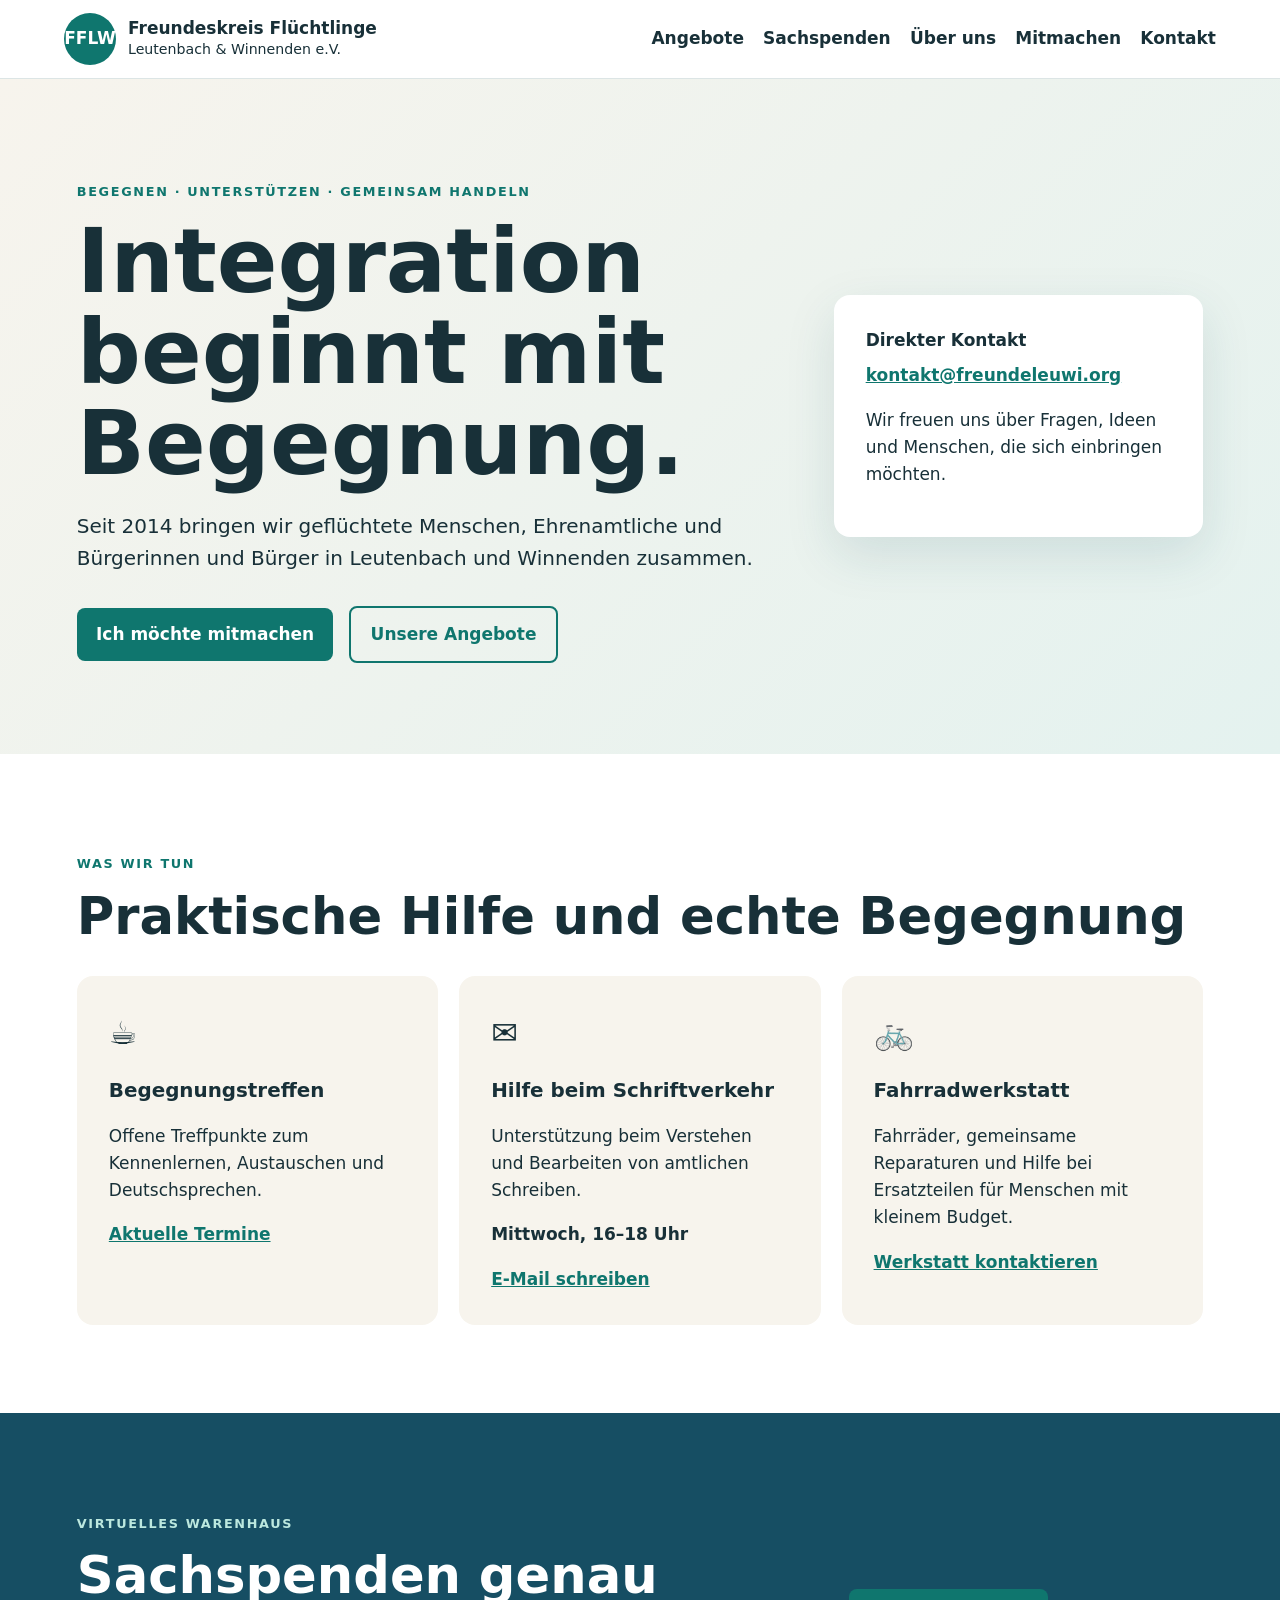
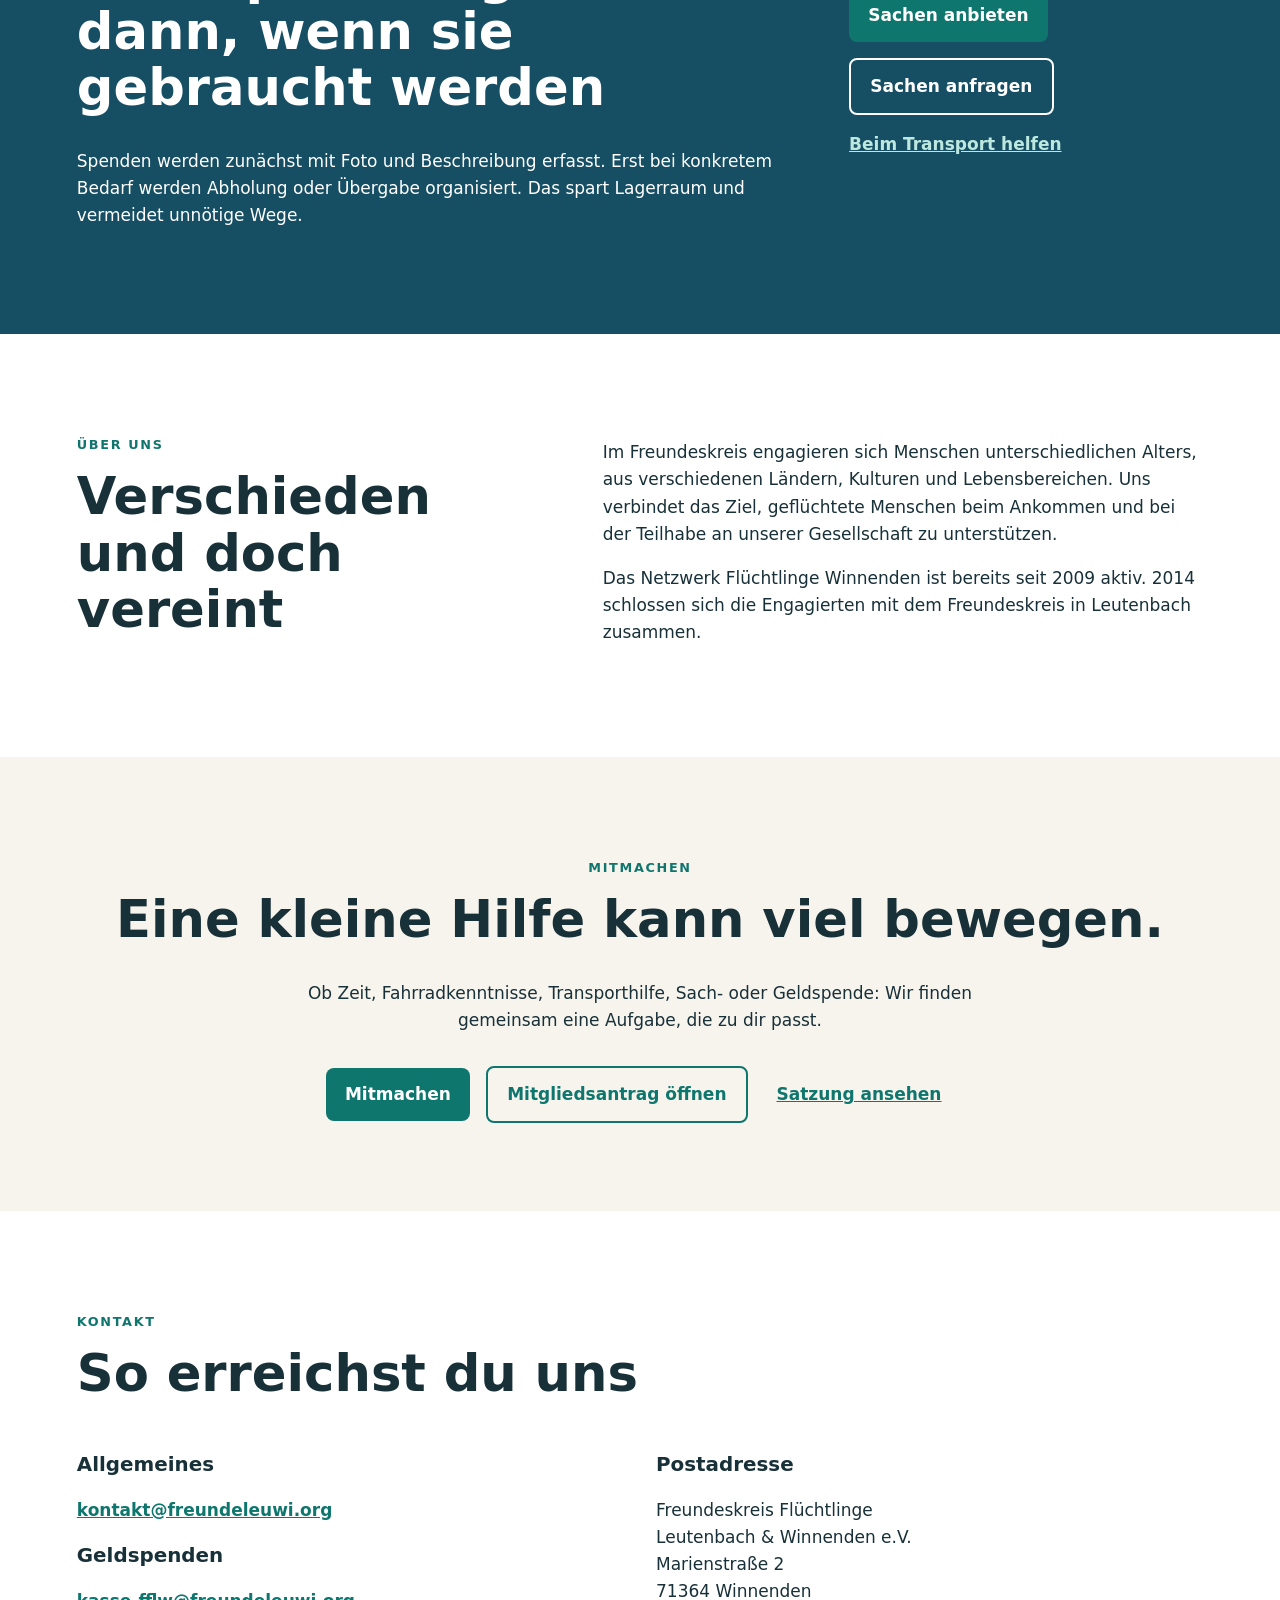
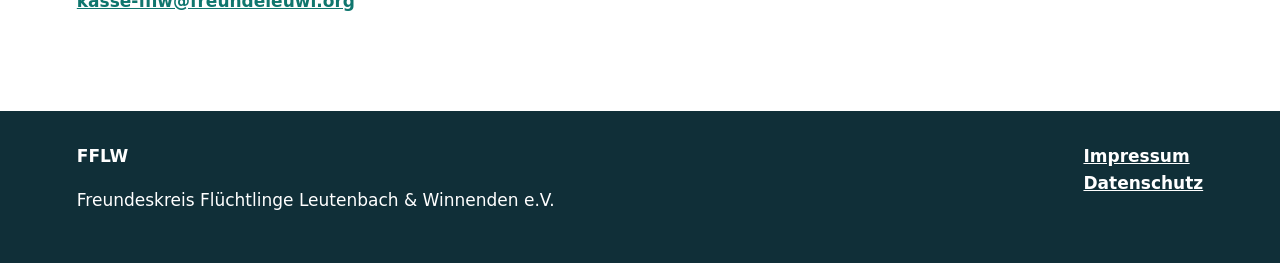
==== index.html @ 5dbf64aa "Add files via upload Erste Version der Webseite" ====
<!doctype html>
<html lang="de">
<head>
<meta charset="utf-8"><meta name="viewport" content="width=device-width,initial-scale=1">
<title>Freundeskreis Flüchtlinge Leutenbach & Winnenden</title>
<meta name="description" content="Begegnung, Unterstützung und praktische Hilfe für geflüchtete Menschen in Leutenbach und Winnenden.">
<link rel="stylesheet" href="style.css">
</head>
<body>
<a class="skip" href="#inhalt">Zum Inhalt</a>
<header class="top"><a class="brand" href="#start"><span class="logo">FFLW</span><span>Freundeskreis Flüchtlinge<br><small>Leutenbach & Winnenden e.V.</small></span></a><button class="menu" aria-expanded="false" aria-controls="nav">Menü</button><nav id="nav"><a href="#angebote">Angebote</a><a href="#warenhaus">Sachspenden</a><a href="#ueber-uns">Über uns</a><a href="#mitmachen">Mitmachen</a><a href="#kontakt">Kontakt</a></nav></header>
<main id="inhalt">
<section class="hero" id="start"><div><p class="kicker">Begegnen · unterstützen · gemeinsam handeln</p><h1>Integration beginnt mit Begegnung.</h1><p class="lead">Seit 2014 bringen wir geflüchtete Menschen, Ehrenamtliche und Bürgerinnen und Bürger in Leutenbach und Winnenden zusammen.</p><div class="actions"><a class="button" href="#mitmachen">Ich möchte mitmachen</a><a class="button secondary" href="#angebote">Unsere Angebote</a></div></div><div class="hero-card"><strong>Direkter Kontakt</strong><a href="mailto:kontakt@freundeleuwi.org">kontakt@freundeleuwi.org</a><p>Wir freuen uns über Fragen, Ideen und Menschen, die sich einbringen möchten.</p></div></section>
<section id="angebote"><p class="kicker">Was wir tun</p><h2>Praktische Hilfe und echte Begegnung</h2><div class="grid">
<article><span class="icon">☕</span><h3>Begegnungstreffen</h3><p>Offene Treffpunkte zum Kennenlernen, Austauschen und Deutschsprechen.</p><a href="https://www.freundeskreis-leutenbach-winnenden.de/begegnungstreffen/">Aktuelle Termine</a></article>
<article><span class="icon">✉</span><h3>Hilfe beim Schriftverkehr</h3><p>Unterstützung beim Verstehen und Bearbeiten von amtlichen Schreiben.</p><p><strong>Mittwoch, 16–18 Uhr</strong></p><a href="mailto:hilfe-beim-schriftverkehr@freundeleuwi.org">E-Mail schreiben</a></article>
<article><span class="icon">🚲</span><h3>Fahrradwerkstatt</h3><p>Fahrräder, gemeinsame Reparaturen und Hilfe bei Ersatzteilen für Menschen mit kleinem Budget.</p><a href="mailto:rad-werkstatt@freundeleuwi.org">Werkstatt kontaktieren</a></article>
</div></section>
<section class="band" id="warenhaus"><div><p class="kicker">Virtuelles Warenhaus</p><h2>Sachspenden genau dann, wenn sie gebraucht werden</h2><p>Spenden werden zunächst mit Foto und Beschreibung erfasst. Erst bei konkretem Bedarf werden Abholung oder Übergabe organisiert. Das spart Lagerraum und vermeidet unnötige Wege.</p></div><div class="links"><a class="button" href="mailto:warenhaus@freundeleuwi.org">Sachen anbieten</a><a class="button secondary light" href="mailto:warenhaus-anfrage@freundeleuwi.org">Sachen anfragen</a><a href="mailto:transport-hilfe@freundeleuwi.org">Beim Transport helfen</a></div></section>
<section id="ueber-uns" class="split"><div><p class="kicker">Über uns</p><h2>Verschieden und doch vereint</h2></div><div><p>Im Freundeskreis engagieren sich Menschen unterschiedlichen Alters, aus verschiedenen Ländern, Kulturen und Lebensbereichen. Uns verbindet das Ziel, geflüchtete Menschen beim Ankommen und bei der Teilhabe an unserer Gesellschaft zu unterstützen.</p><p>Das Netzwerk Flüchtlinge Winnenden ist bereits seit 2009 aktiv. 2014 schlossen sich die Engagierten mit dem Freundeskreis in Leutenbach zusammen.</p></div></section>
<section id="mitmachen" class="join"><p class="kicker">Mitmachen</p><h2>Eine kleine Hilfe kann viel bewegen.</h2><p>Ob Zeit, Fahrradkenntnisse, Transporthilfe, Sach- oder Geldspende: Wir finden gemeinsam eine Aufgabe, die zu dir passt.</p><div class="actions"><a class="button" href="mailto:kontakt@freundeleuwi.org?subject=Ich%20möchte%20mitmachen">Mitmachen</a><a class="button secondary" href="https://docuseal.com/d/Mcvg84UEAD5aay" target="_blank" rel="noopener">Mitgliedsantrag öffnen</a><a class="textlink" href="https://drive.google.com/file/d/1WnPaR-iuMEsvg-mLMCiaXJF38-p0-MUm/view" target="_blank" rel="noopener">Satzung ansehen</a></div></section>
<section id="kontakt"><p class="kicker">Kontakt</p><h2>So erreichst du uns</h2><div class="contact-grid"><div><h3>Allgemeines</h3><a href="mailto:kontakt@freundeleuwi.org">kontakt@freundeleuwi.org</a><h3>Geldspenden</h3><a href="mailto:kasse-fflw@freundeleuwi.org">kasse-fflw@freundeleuwi.org</a></div><div><h3>Postadresse</h3><p>Freundeskreis Flüchtlinge<br>Leutenbach & Winnenden e.V.<br>Marienstraße 2<br>71364 Winnenden</p></div></div></section>
</main>
<footer><div><strong>FFLW</strong><p>Freundeskreis Flüchtlinge Leutenbach & Winnenden e.V.</p></div><div><a href="impressum.html">Impressum</a><a href="datenschutz.html">Datenschutz</a></div></footer>
<script src="script.js"></script>
</body></html>
---- style.css ----
:root{--blue:#164e63;--teal:#0f766e;--cream:#f7f4ed;--ink:#183038;--white:#fff;--orange:#e58b36}*{box-sizing:border-box}html{scroll-behavior:smooth}body{margin:0;color:var(--ink);font:17px/1.6 system-ui,-apple-system,Segoe UI,sans-serif;background:#fff}a{color:var(--teal);font-weight:650}.skip{position:absolute;left:-999px}.skip:focus{left:1rem;top:1rem;background:#fff;padding:.7rem;z-index:9}.top{position:sticky;top:0;z-index:5;display:flex;align-items:center;justify-content:space-between;padding:.8rem max(5vw,1rem);background:rgba(255,255,255,.96);border-bottom:1px solid #dce5e5}.brand{display:flex;gap:.75rem;align-items:center;color:var(--ink);text-decoration:none;line-height:1.15}.brand small{font-weight:500}.logo{display:grid;place-items:center;width:52px;height:52px;border-radius:50%;background:var(--teal);color:white;font-weight:850}nav{display:flex;gap:1.2rem}nav a{text-decoration:none;color:var(--ink)}.menu{display:none}main>section{padding:5.5rem max(6vw,1.25rem)}.hero{min-height:75vh;display:grid;grid-template-columns:1.5fr .8fr;gap:4rem;align-items:center;background:linear-gradient(135deg,var(--cream),#e4f2ef)}h1{font-size:clamp(2.7rem,7vw,6rem);line-height:1.02;margin:.2rem 0 1.2rem;max-width:900px}h2{font-size:clamp(2rem,4vw,3.5rem);line-height:1.1;margin:.2rem 0 2rem}h3{line-height:1.2}.lead{font-size:1.25rem;max-width:700px}.kicker{text-transform:uppercase;letter-spacing:.13em;font-weight:800;color:var(--teal);font-size:.8rem}.actions{display:flex;flex-wrap:wrap;gap:1rem;align-items:center;margin-top:2rem}.button{display:inline-block;padding:.8rem 1.2rem;border-radius:.5rem;background:var(--teal);color:#fff;text-decoration:none}.button.secondary{background:transparent;color:var(--teal);border:2px solid var(--teal)}.hero-card{background:#fff;padding:2rem;border-radius:1rem;box-shadow:0 18px 50px #164e6320}.hero-card a{display:block;margin:.5rem 0}.grid{display:grid;grid-template-columns:repeat(3,1fr);gap:1.3rem}.grid article{padding:2rem;background:var(--cream);border-radius:1rem}.icon{font-size:2rem}.band{display:grid;grid-template-columns:1.4fr .7fr;gap:4rem;background:var(--blue);color:#fff}.band .kicker,.band a{color:#bce8df}.band .button{color:#fff}.band .light{border-color:#fff;color:#fff}.links{display:flex;flex-direction:column;align-items:flex-start;gap:1rem;justify-content:center}.split{display:grid;grid-template-columns:1fr 1.3fr;gap:4rem}.join{text-align:center;background:var(--cream)}.join p{max-width:760px;margin-left:auto;margin-right:auto}.join .actions{justify-content:center}.textlink{padding:.8rem}.contact-grid{display:grid;grid-template-columns:1fr 1fr;gap:2rem}footer{display:flex;justify-content:space-between;gap:2rem;padding:2rem max(6vw,1.25rem);background:#102f38;color:#fff}footer a{display:block;color:#fff}@media(max-width:780px){.menu{display:block;background:var(--teal);color:#fff;border:0;border-radius:.4rem;padding:.65rem .9rem;font-weight:700}nav{display:none;position:absolute;top:69px;left:0;right:0;background:#fff;padding:1rem 1.3rem;box-shadow:0 10px 20px #0002;flex-direction:column}nav.open{display:flex}.hero,.band,.split,.contact-grid{grid-template-columns:1fr}.hero{gap:2rem}.grid{grid-template-columns:1fr}main>section{padding-top:4rem;padding-bottom:4rem}footer{flex-direction:column}h1{font-size:3rem}}
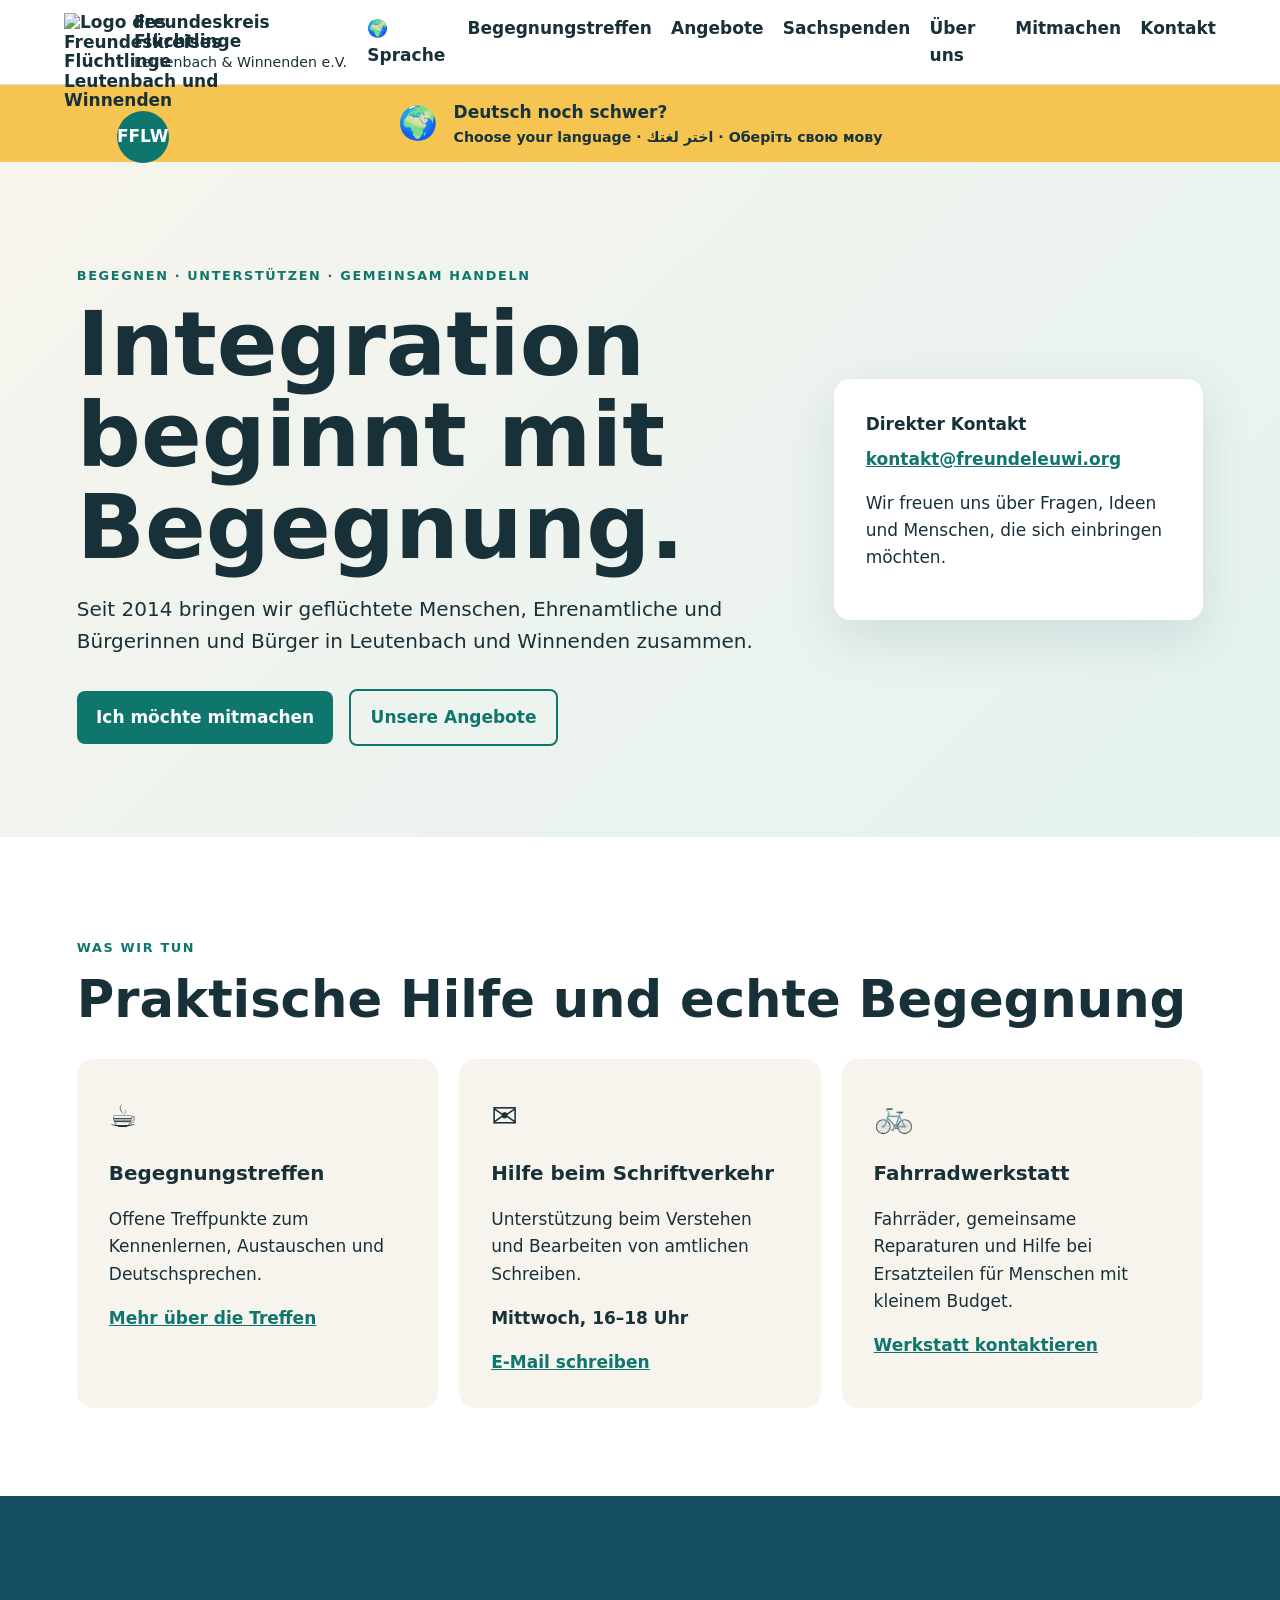
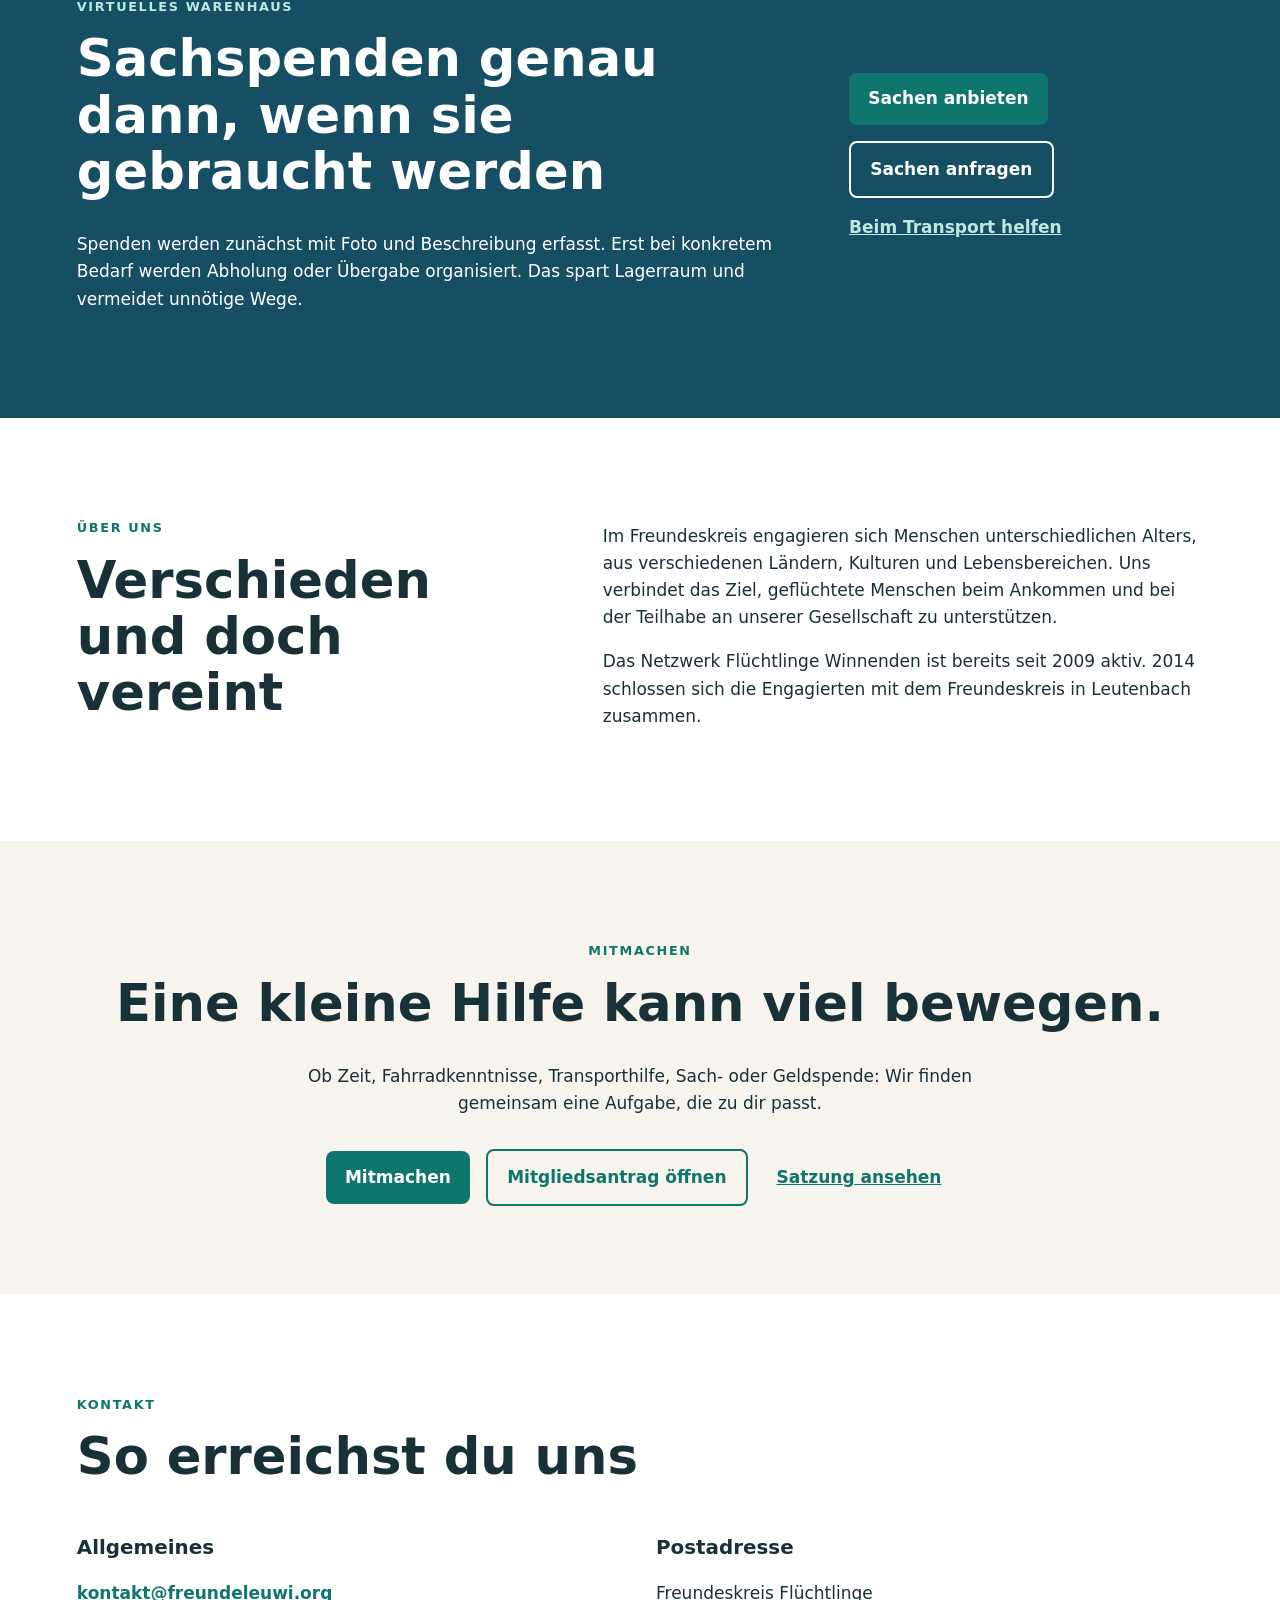
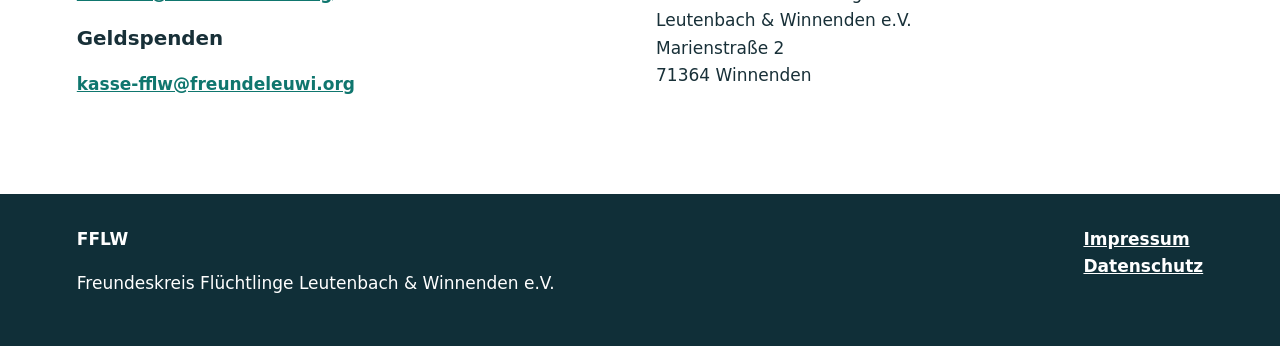
==== commit 123c2d4a: "Add files via upload" ====
--- a/index.html
+++ b/index.html
@@ -8,11 +8,11 @@
 </head>
 <body>
 <a class="skip" href="#inhalt">Zum Inhalt</a>
-<header class="top"><a class="brand" href="#start"><span class="logo">FFLW</span><span>Freundeskreis Flüchtlinge<br><small>Leutenbach & Winnenden e.V.</small></span></a><button class="menu" aria-expanded="false" aria-controls="nav">Menü</button><nav id="nav"><a href="#angebote">Angebote</a><a href="#warenhaus">Sachspenden</a><a href="#ueber-uns">Über uns</a><a href="#mitmachen">Mitmachen</a><a href="#kontakt">Kontakt</a></nav></header>
-<main id="inhalt">
+<header class="top"><a class="brand" href="#start"><span class="logo-shell"><img class="site-logo" src="assets/logo.png" alt="Logo des Freundeskreises Flüchtlinge Leutenbach und Winnenden" onerror="this.hidden=true;this.nextElementSibling.hidden=false"><span class="logo-fallback" hidden>FFLW</span></span><span>Freundeskreis Flüchtlinge<br><small>Leutenbach & Winnenden e.V.</small></span></a><button class="menu" aria-expanded="false" aria-controls="nav">Menü</button><nav id="nav"><a href="international.html">🌍 Sprache</a><a href="begegnungstreffen.html">Begegnungstreffen</a><a href="#angebote">Angebote</a><a href="#warenhaus">Sachspenden</a><a href="#ueber-uns">Über uns</a><a href="#mitmachen">Mitmachen</a><a href="#kontakt">Kontakt</a></nav></header>
+<main id="inhalt"><a class="language-banner" href="international.html"><span>🌍</span><span><strong>Deutsch noch schwer?</strong><small>Choose your language · اختر لغتك · Оберіть свою мову</small></span></a>
 <section class="hero" id="start"><div><p class="kicker">Begegnen · unterstützen · gemeinsam handeln</p><h1>Integration beginnt mit Begegnung.</h1><p class="lead">Seit 2014 bringen wir geflüchtete Menschen, Ehrenamtliche und Bürgerinnen und Bürger in Leutenbach und Winnenden zusammen.</p><div class="actions"><a class="button" href="#mitmachen">Ich möchte mitmachen</a><a class="button secondary" href="#angebote">Unsere Angebote</a></div></div><div class="hero-card"><strong>Direkter Kontakt</strong><a href="mailto:kontakt@freundeleuwi.org">kontakt@freundeleuwi.org</a><p>Wir freuen uns über Fragen, Ideen und Menschen, die sich einbringen möchten.</p></div></section>
 <section id="angebote"><p class="kicker">Was wir tun</p><h2>Praktische Hilfe und echte Begegnung</h2><div class="grid">
-<article><span class="icon">☕</span><h3>Begegnungstreffen</h3><p>Offene Treffpunkte zum Kennenlernen, Austauschen und Deutschsprechen.</p><a href="https://www.freundeskreis-leutenbach-winnenden.de/begegnungstreffen/">Aktuelle Termine</a></article>
+<article><span class="icon">☕</span><h3>Begegnungstreffen</h3><p>Offene Treffpunkte zum Kennenlernen, Austauschen und Deutschsprechen.</p><a href="begegnungstreffen.html">Mehr über die Treffen</a></article>
 <article><span class="icon">✉</span><h3>Hilfe beim Schriftverkehr</h3><p>Unterstützung beim Verstehen und Bearbeiten von amtlichen Schreiben.</p><p><strong>Mittwoch, 16–18 Uhr</strong></p><a href="mailto:hilfe-beim-schriftverkehr@freundeleuwi.org">E-Mail schreiben</a></article>
 <article><span class="icon">🚲</span><h3>Fahrradwerkstatt</h3><p>Fahrräder, gemeinsame Reparaturen und Hilfe bei Ersatzteilen für Menschen mit kleinem Budget.</p><a href="mailto:rad-werkstatt@freundeleuwi.org">Werkstatt kontaktieren</a></article>
 </div></section>
--- a/style.css
+++ b/style.css
@@ -1 +1,4 @@
-:root{--blue:#164e63;--teal:#0f766e;--cream:#f7f4ed;--ink:#183038;--white:#fff;--orange:#e58b36}*{box-sizing:border-box}html{scroll-behavior:smooth}body{margin:0;color:var(--ink);font:17px/1.6 system-ui,-apple-system,Segoe UI,sans-serif;background:#fff}a{color:var(--teal);font-weight:650}.skip{position:absolute;left:-999px}.skip:focus{left:1rem;top:1rem;background:#fff;padding:.7rem;z-index:9}.top{position:sticky;top:0;z-index:5;display:flex;align-items:center;justify-content:space-between;padding:.8rem max(5vw,1rem);background:rgba(255,255,255,.96);border-bottom:1px solid #dce5e5}.brand{display:flex;gap:.75rem;align-items:center;color:var(--ink);text-decoration:none;line-height:1.15}.brand small{font-weight:500}.logo{display:grid;place-items:center;width:52px;height:52px;border-radius:50%;background:var(--teal);color:white;font-weight:850}nav{display:flex;gap:1.2rem}nav a{text-decoration:none;color:var(--ink)}.menu{display:none}main>section{padding:5.5rem max(6vw,1.25rem)}.hero{min-height:75vh;display:grid;grid-template-columns:1.5fr .8fr;gap:4rem;align-items:center;background:linear-gradient(135deg,var(--cream),#e4f2ef)}h1{font-size:clamp(2.7rem,7vw,6rem);line-height:1.02;margin:.2rem 0 1.2rem;max-width:900px}h2{font-size:clamp(2rem,4vw,3.5rem);line-height:1.1;margin:.2rem 0 2rem}h3{line-height:1.2}.lead{font-size:1.25rem;max-width:700px}.kicker{text-transform:uppercase;letter-spacing:.13em;font-weight:800;color:var(--teal);font-size:.8rem}.actions{display:flex;flex-wrap:wrap;gap:1rem;align-items:center;margin-top:2rem}.button{display:inline-block;padding:.8rem 1.2rem;border-radius:.5rem;background:var(--teal);color:#fff;text-decoration:none}.button.secondary{background:transparent;color:var(--teal);border:2px solid var(--teal)}.hero-card{background:#fff;padding:2rem;border-radius:1rem;box-shadow:0 18px 50px #164e6320}.hero-card a{display:block;margin:.5rem 0}.grid{display:grid;grid-template-columns:repeat(3,1fr);gap:1.3rem}.grid article{padding:2rem;background:var(--cream);border-radius:1rem}.icon{font-size:2rem}.band{display:grid;grid-template-columns:1.4fr .7fr;gap:4rem;background:var(--blue);color:#fff}.band .kicker,.band a{color:#bce8df}.band .button{color:#fff}.band .light{border-color:#fff;color:#fff}.links{display:flex;flex-direction:column;align-items:flex-start;gap:1rem;justify-content:center}.split{display:grid;grid-template-columns:1fr 1.3fr;gap:4rem}.join{text-align:center;background:var(--cream)}.join p{max-width:760px;margin-left:auto;margin-right:auto}.join .actions{justify-content:center}.textlink{padding:.8rem}.contact-grid{display:grid;grid-template-columns:1fr 1fr;gap:2rem}footer{display:flex;justify-content:space-between;gap:2rem;padding:2rem max(6vw,1.25rem);background:#102f38;color:#fff}footer a{display:block;color:#fff}@media(max-width:780px){.menu{display:block;background:var(--teal);color:#fff;border:0;border-radius:.4rem;padding:.65rem .9rem;font-weight:700}nav{display:none;position:absolute;top:69px;left:0;right:0;background:#fff;padding:1rem 1.3rem;box-shadow:0 10px 20px #0002;flex-direction:column}nav.open{display:flex}.hero,.band,.split,.contact-grid{grid-template-columns:1fr}.hero{gap:2rem}.grid{grid-template-columns:1fr}main>section{padding-top:4rem;padding-bottom:4rem}footer{flex-direction:column}h1{font-size:3rem}}+:root{--blue:#164e63;--teal:#0f766e;--cream:#f7f4ed;--ink:#183038;--white:#fff;--orange:#e58b36}*{box-sizing:border-box}html{scroll-behavior:smooth}body{margin:0;color:var(--ink);font:17px/1.6 system-ui,-apple-system,Segoe UI,sans-serif;background:#fff}a{color:var(--teal);font-weight:650}.skip{position:absolute;left:-999px}.skip:focus{left:1rem;top:1rem;background:#fff;padding:.7rem;z-index:9}.top{position:sticky;top:0;z-index:5;display:flex;align-items:center;justify-content:space-between;padding:.8rem max(5vw,1rem);background:rgba(255,255,255,.96);border-bottom:1px solid #dce5e5}.brand{display:flex;gap:.75rem;align-items:center;color:var(--ink);text-decoration:none;line-height:1.15}.brand small{font-weight:500}.logo-shell{display:grid;place-items:center;width:58px;height:58px;flex:0 0 58px}.site-logo{display:block;width:100%;height:100%;object-fit:contain}.logo-fallback{display:grid;place-items:center;width:52px;height:52px;border-radius:50%;background:var(--teal);color:white;font-weight:850}nav{display:flex;gap:1.2rem}nav a{text-decoration:none;color:var(--ink)}.menu{display:none}main>section{padding:5.5rem max(6vw,1.25rem)}.hero{min-height:75vh;display:grid;grid-template-columns:1.5fr .8fr;gap:4rem;align-items:center;background:linear-gradient(135deg,var(--cream),#e4f2ef)}h1{font-size:clamp(2.7rem,7vw,6rem);line-height:1.02;margin:.2rem 0 1.2rem;max-width:900px}h2{font-size:clamp(2rem,4vw,3.5rem);line-height:1.1;margin:.2rem 0 2rem}h3{line-height:1.2}.lead{font-size:1.25rem;max-width:700px}.kicker{text-transform:uppercase;letter-spacing:.13em;font-weight:800;color:var(--teal);font-size:.8rem}.actions{display:flex;flex-wrap:wrap;gap:1rem;align-items:center;margin-top:2rem}.button{display:inline-block;padding:.8rem 1.2rem;border-radius:.5rem;background:var(--teal);color:#fff;text-decoration:none}.button.secondary{background:transparent;color:var(--teal);border:2px solid var(--teal)}.hero-card{background:#fff;padding:2rem;border-radius:1rem;box-shadow:0 18px 50px #164e6320}.hero-card a{display:block;margin:.5rem 0}.grid{display:grid;grid-template-columns:repeat(3,1fr);gap:1.3rem}.grid article{padding:2rem;background:var(--cream);border-radius:1rem}.icon{font-size:2rem}.band{display:grid;grid-template-columns:1.4fr .7fr;gap:4rem;background:var(--blue);color:#fff}.band .kicker,.band a{color:#bce8df}.band .button{color:#fff}.band .light{border-color:#fff;color:#fff}.links{display:flex;flex-direction:column;align-items:flex-start;gap:1rem;justify-content:center}.split{display:grid;grid-template-columns:1fr 1.3fr;gap:4rem}.join{text-align:center;background:var(--cream)}.join p{max-width:760px;margin-left:auto;margin-right:auto}.join .actions{justify-content:center}.textlink{padding:.8rem}.contact-grid{display:grid;grid-template-columns:1fr 1fr;gap:2rem}footer{display:flex;justify-content:space-between;gap:2rem;padding:2rem max(6vw,1.25rem);background:#102f38;color:#fff}footer a{display:block;color:#fff}@media(max-width:780px){.menu{display:block;background:var(--teal);color:#fff;border:0;border-radius:.4rem;padding:.65rem .9rem;font-weight:700}nav{display:none;position:absolute;top:69px;left:0;right:0;background:#fff;padding:1rem 1.3rem;box-shadow:0 10px 20px #0002;flex-direction:column}nav.open{display:flex}.hero,.band,.split,.contact-grid{grid-template-columns:1fr}.hero{gap:2rem}.grid{grid-template-columns:1fr}main>section{padding-top:4rem;padding-bottom:4rem}footer{flex-direction:column}h1{font-size:3rem}}
+.page-hero{background:linear-gradient(135deg,var(--cream),#e4f2ef);padding-bottom:4rem}.page-hero h1{max-width:1000px}.meeting-section{display:grid;grid-template-columns:1.3fr .8fr;gap:4rem;align-items:start}.info-card{background:var(--cream);padding:2rem;border-radius:1rem;border-top:6px solid var(--orange)}.info-card .button{margin-top:1rem}nav a[aria-current="page"]{color:var(--teal);text-decoration:underline;text-underline-offset:.35rem}@media(max-width:780px){.meeting-section{grid-template-columns:1fr}.page-hero{padding-top:4rem}}
+
+.language-banner{display:flex;align-items:center;justify-content:center;gap:1rem;padding:.8rem 1.2rem;background:#f5c451;color:#16343b;text-decoration:none;text-align:left}.language-banner>span:first-child{font-size:2rem}.language-banner small{display:block;font-weight:600}.international-hero{text-align:center}.international-hero h1{margin-left:auto;margin-right:auto}.international-hero .lead{margin-left:auto;margin-right:auto}.welcome-lines{font-size:clamp(1rem,2.4vw,1.35rem);font-weight:700;color:var(--teal)}.welcome-lines p{margin:.25rem}.translation-help{display:grid;grid-template-columns:1.3fr .8fr;gap:4rem;align-items:start}.steps{padding:0;list-style:none;counter-reset:steps}.steps li{display:grid;grid-template-columns:2rem 1fr;gap:.2rem .8rem;margin:1.2rem 0}.steps li:before{counter-increment:steps;content:counter(steps);grid-row:1/3;display:grid;place-items:center;width:2rem;height:2rem;border-radius:50%;background:var(--teal);color:#fff;font-weight:800}.steps span{grid-column:2}.language-section{background:#f7f4ed}.language-grid{display:grid;grid-template-columns:repeat(3,1fr);gap:1rem}.language-card{display:flex;flex-direction:column;min-height:150px;padding:1.3rem;border:2px solid transparent;border-radius:1rem;background:#fff;color:var(--ink);text-decoration:none;box-shadow:0 5px 18px #164e6312;transition:transform .15s,border-color .15s}.language-card:hover,.language-card:focus{transform:translateY(-3px);border-color:var(--teal)}.language-card .flags{font-size:1.45rem;letter-spacing:.1rem;direction:ltr}.language-card strong{margin-top:auto;font-size:1.55rem}.language-card small{color:#52666b;font-weight:600}.language-card.rtl{text-align:right}@media(max-width:900px){.language-grid{grid-template-columns:repeat(2,1fr)}}@media(max-width:780px){.translation-help{grid-template-columns:1fr}.language-banner{justify-content:flex-start}.language-grid{grid-template-columns:1fr}.language-card{min-height:135px}}
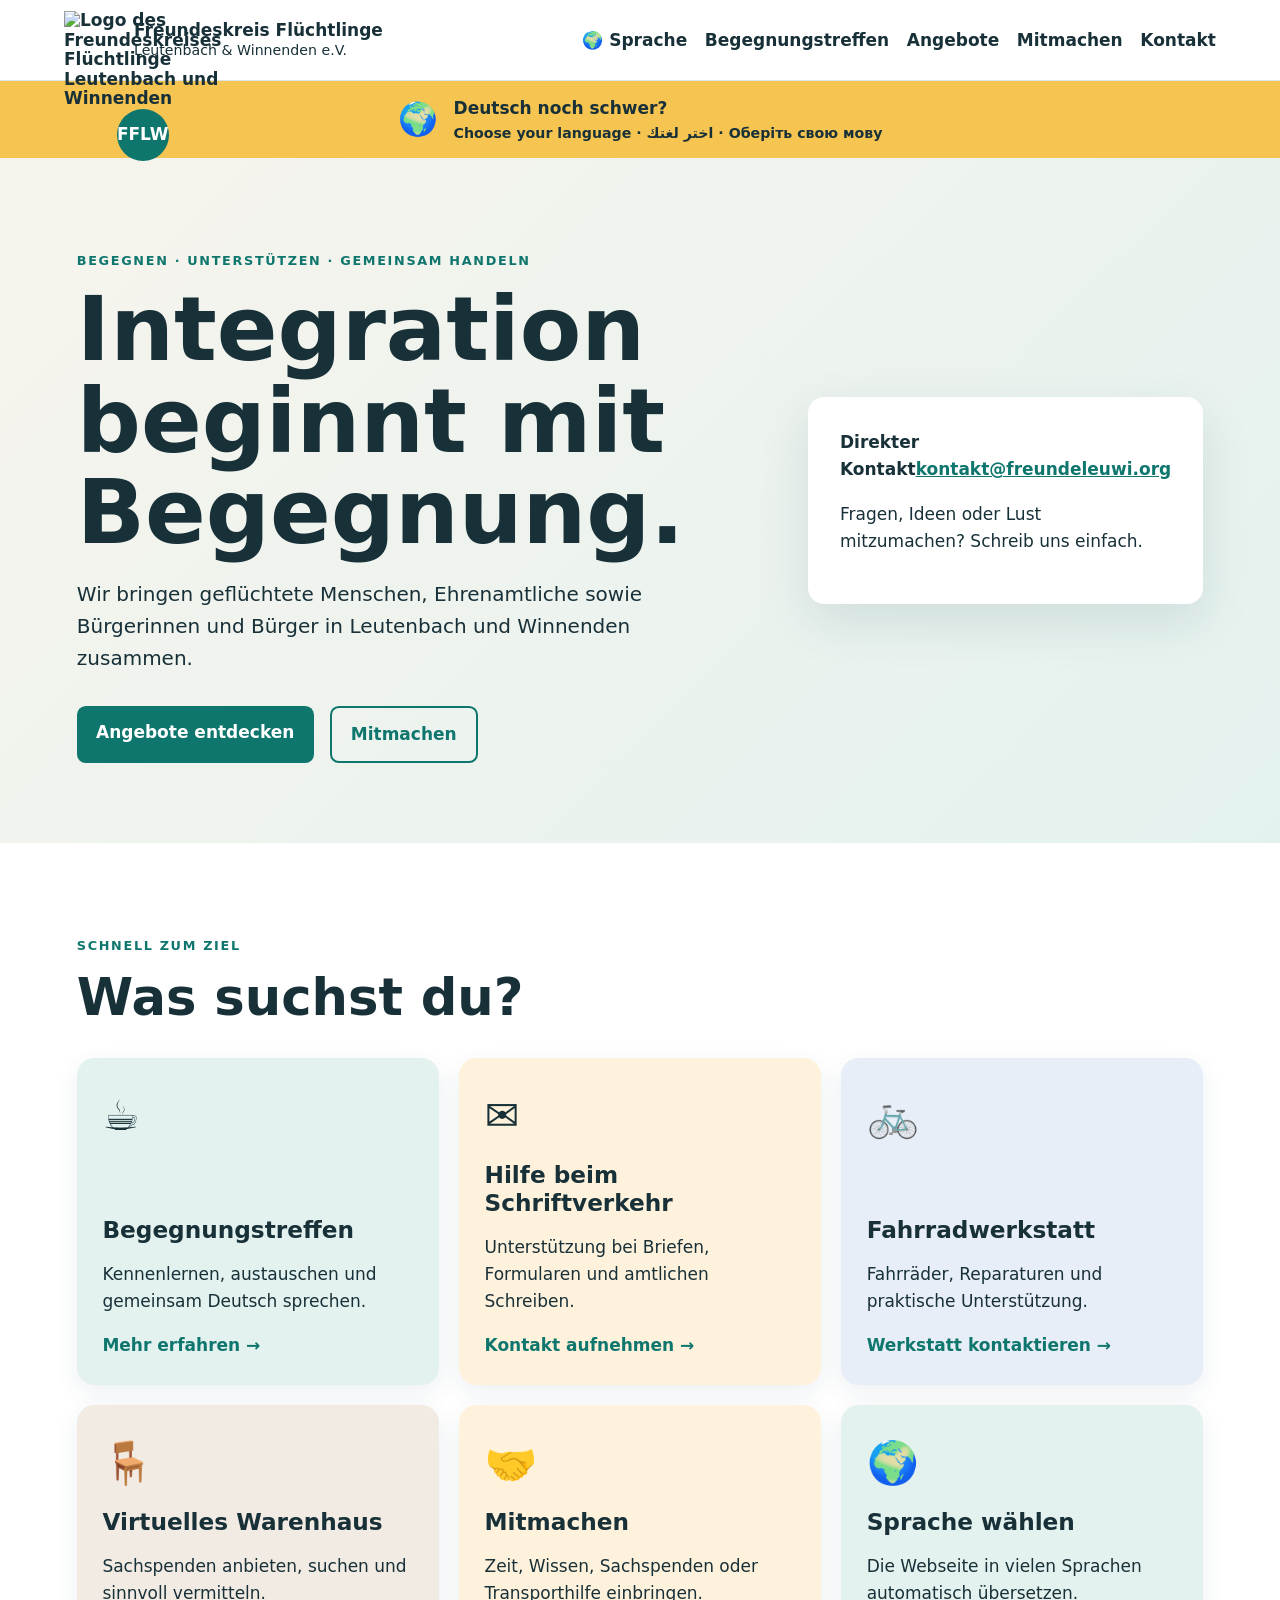
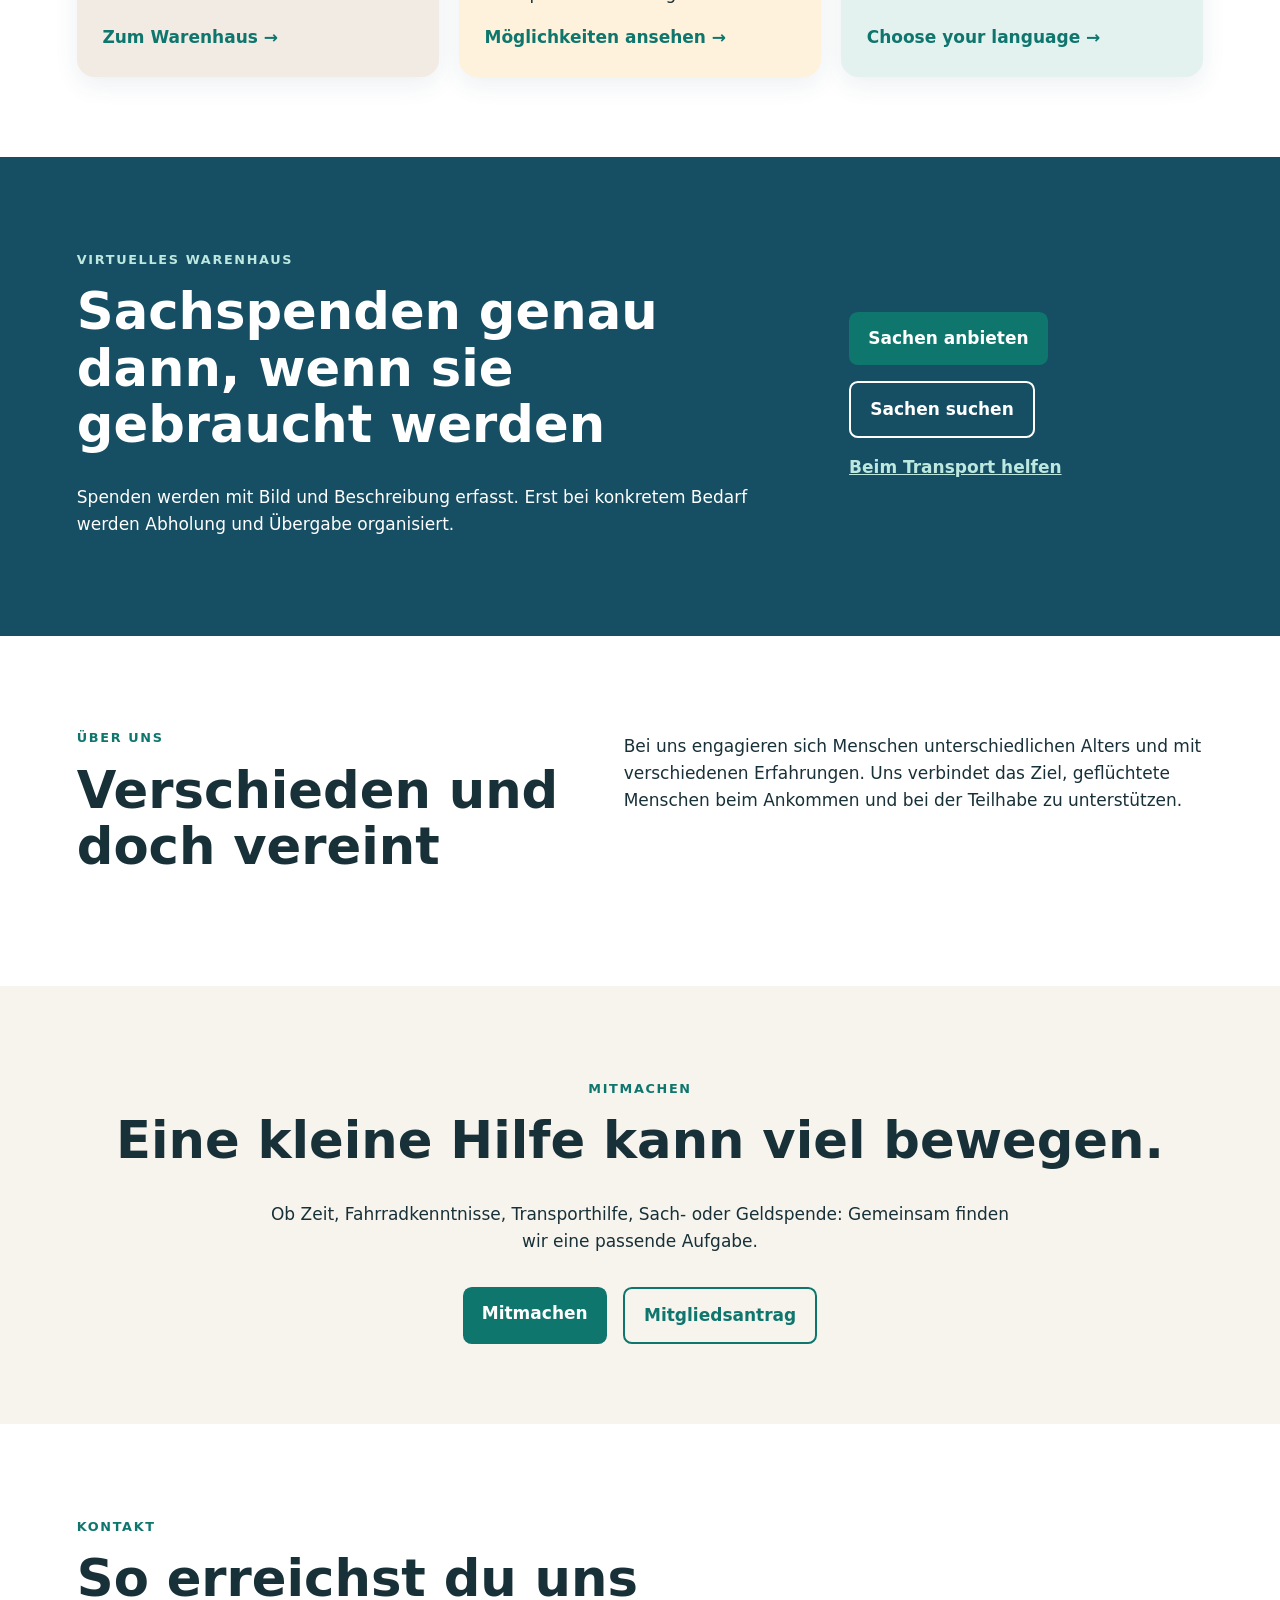
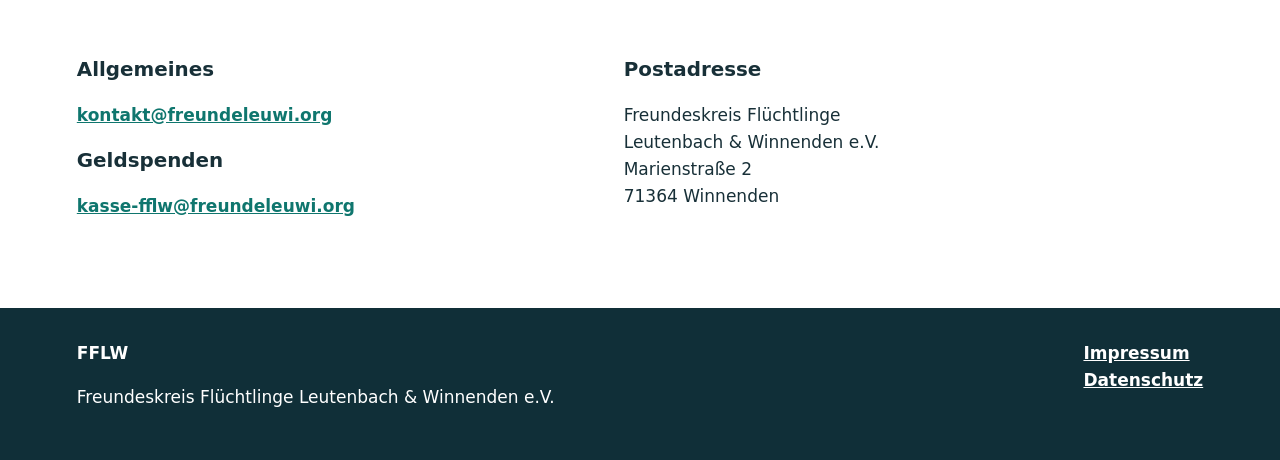
==== commit 99b53c78: "Add files via upload" ====
--- a/index.html
+++ b/index.html
@@ -1,26 +1 @@
-<!doctype html>
-<html lang="de">
-<head>
-<meta charset="utf-8"><meta name="viewport" content="width=device-width,initial-scale=1">
-<title>Freundeskreis Flüchtlinge Leutenbach & Winnenden</title>
-<meta name="description" content="Begegnung, Unterstützung und praktische Hilfe für geflüchtete Menschen in Leutenbach und Winnenden.">
-<link rel="stylesheet" href="style.css">
-</head>
-<body>
-<a class="skip" href="#inhalt">Zum Inhalt</a>
-<header class="top"><a class="brand" href="#start"><span class="logo-shell"><img class="site-logo" src="assets/logo.png" alt="Logo des Freundeskreises Flüchtlinge Leutenbach und Winnenden" onerror="this.hidden=true;this.nextElementSibling.hidden=false"><span class="logo-fallback" hidden>FFLW</span></span><span>Freundeskreis Flüchtlinge<br><small>Leutenbach & Winnenden e.V.</small></span></a><button class="menu" aria-expanded="false" aria-controls="nav">Menü</button><nav id="nav"><a href="international.html">🌍 Sprache</a><a href="begegnungstreffen.html">Begegnungstreffen</a><a href="#angebote">Angebote</a><a href="#warenhaus">Sachspenden</a><a href="#ueber-uns">Über uns</a><a href="#mitmachen">Mitmachen</a><a href="#kontakt">Kontakt</a></nav></header>
-<main id="inhalt"><a class="language-banner" href="international.html"><span>🌍</span><span><strong>Deutsch noch schwer?</strong><small>Choose your language · اختر لغتك · Оберіть свою мову</small></span></a>
-<section class="hero" id="start"><div><p class="kicker">Begegnen · unterstützen · gemeinsam handeln</p><h1>Integration beginnt mit Begegnung.</h1><p class="lead">Seit 2014 bringen wir geflüchtete Menschen, Ehrenamtliche und Bürgerinnen und Bürger in Leutenbach und Winnenden zusammen.</p><div class="actions"><a class="button" href="#mitmachen">Ich möchte mitmachen</a><a class="button secondary" href="#angebote">Unsere Angebote</a></div></div><div class="hero-card"><strong>Direkter Kontakt</strong><a href="mailto:kontakt@freundeleuwi.org">kontakt@freundeleuwi.org</a><p>Wir freuen uns über Fragen, Ideen und Menschen, die sich einbringen möchten.</p></div></section>
-<section id="angebote"><p class="kicker">Was wir tun</p><h2>Praktische Hilfe und echte Begegnung</h2><div class="grid">
-<article><span class="icon">☕</span><h3>Begegnungstreffen</h3><p>Offene Treffpunkte zum Kennenlernen, Austauschen und Deutschsprechen.</p><a href="begegnungstreffen.html">Mehr über die Treffen</a></article>
-<article><span class="icon">✉</span><h3>Hilfe beim Schriftverkehr</h3><p>Unterstützung beim Verstehen und Bearbeiten von amtlichen Schreiben.</p><p><strong>Mittwoch, 16–18 Uhr</strong></p><a href="mailto:hilfe-beim-schriftverkehr@freundeleuwi.org">E-Mail schreiben</a></article>
-<article><span class="icon">🚲</span><h3>Fahrradwerkstatt</h3><p>Fahrräder, gemeinsame Reparaturen und Hilfe bei Ersatzteilen für Menschen mit kleinem Budget.</p><a href="mailto:rad-werkstatt@freundeleuwi.org">Werkstatt kontaktieren</a></article>
-</div></section>
-<section class="band" id="warenhaus"><div><p class="kicker">Virtuelles Warenhaus</p><h2>Sachspenden genau dann, wenn sie gebraucht werden</h2><p>Spenden werden zunächst mit Foto und Beschreibung erfasst. Erst bei konkretem Bedarf werden Abholung oder Übergabe organisiert. Das spart Lagerraum und vermeidet unnötige Wege.</p></div><div class="links"><a class="button" href="mailto:warenhaus@freundeleuwi.org">Sachen anbieten</a><a class="button secondary light" href="mailto:warenhaus-anfrage@freundeleuwi.org">Sachen anfragen</a><a href="mailto:transport-hilfe@freundeleuwi.org">Beim Transport helfen</a></div></section>
-<section id="ueber-uns" class="split"><div><p class="kicker">Über uns</p><h2>Verschieden und doch vereint</h2></div><div><p>Im Freundeskreis engagieren sich Menschen unterschiedlichen Alters, aus verschiedenen Ländern, Kulturen und Lebensbereichen. Uns verbindet das Ziel, geflüchtete Menschen beim Ankommen und bei der Teilhabe an unserer Gesellschaft zu unterstützen.</p><p>Das Netzwerk Flüchtlinge Winnenden ist bereits seit 2009 aktiv. 2014 schlossen sich die Engagierten mit dem Freundeskreis in Leutenbach zusammen.</p></div></section>
-<section id="mitmachen" class="join"><p class="kicker">Mitmachen</p><h2>Eine kleine Hilfe kann viel bewegen.</h2><p>Ob Zeit, Fahrradkenntnisse, Transporthilfe, Sach- oder Geldspende: Wir finden gemeinsam eine Aufgabe, die zu dir passt.</p><div class="actions"><a class="button" href="mailto:kontakt@freundeleuwi.org?subject=Ich%20möchte%20mitmachen">Mitmachen</a><a class="button secondary" href="https://docuseal.com/d/Mcvg84UEAD5aay" target="_blank" rel="noopener">Mitgliedsantrag öffnen</a><a class="textlink" href="https://drive.google.com/file/d/1WnPaR-iuMEsvg-mLMCiaXJF38-p0-MUm/view" target="_blank" rel="noopener">Satzung ansehen</a></div></section>
-<section id="kontakt"><p class="kicker">Kontakt</p><h2>So erreichst du uns</h2><div class="contact-grid"><div><h3>Allgemeines</h3><a href="mailto:kontakt@freundeleuwi.org">kontakt@freundeleuwi.org</a><h3>Geldspenden</h3><a href="mailto:kasse-fflw@freundeleuwi.org">kasse-fflw@freundeleuwi.org</a></div><div><h3>Postadresse</h3><p>Freundeskreis Flüchtlinge<br>Leutenbach & Winnenden e.V.<br>Marienstraße 2<br>71364 Winnenden</p></div></div></section>
-</main>
-<footer><div><strong>FFLW</strong><p>Freundeskreis Flüchtlinge Leutenbach & Winnenden e.V.</p></div><div><a href="impressum.html">Impressum</a><a href="datenschutz.html">Datenschutz</a></div></footer>
-<script src="script.js"></script>
-</body></html>+<!doctype html><html lang="de"><head><meta charset="utf-8"><meta name="viewport" content="width=device-width,initial-scale=1"><title>FFLW | Freundeskreis Flüchtlinge Leutenbach &amp; Winnenden</title><meta name="description" content="Begegnung, Unterstützung und praktische Hilfe für geflüchtete Menschen in Leutenbach und Winnenden."><link rel="stylesheet" href="style.css"></head><body><a class="skip" href="#inhalt">Zum Inhalt</a><header class="top"><a class="brand" href="index.html"><span class="logo-shell"><img class="site-logo" src="assets/logo.png" alt="Logo des Freundeskreises Flüchtlinge Leutenbach und Winnenden" onerror="this.hidden=true;this.nextElementSibling.hidden=false"><span class="logo-fallback" hidden>FFLW</span></span><span>Freundeskreis Flüchtlinge<br><small>Leutenbach &amp; Winnenden e.V.</small></span></a><button class="menu" aria-expanded="false" aria-controls="nav">Menü</button><nav id="nav"><a href="international.html">🌍 Sprache</a><a href="begegnungstreffen.html">Begegnungstreffen</a><a href="index.html#angebote">Angebote</a><a href="index.html#mitmachen">Mitmachen</a><a href="index.html#kontakt">Kontakt</a></nav></header><main id="inhalt"><a class="language-banner" href="international.html"><span>🌍</span><span><strong>Deutsch noch schwer?</strong><small>Choose your language · اختر لغتك · Оберіть свою мову</small></span></a><section class="hero"><div><p class="kicker">Begegnen · unterstützen · gemeinsam handeln</p><h1>Integration beginnt mit Begegnung.</h1><p class="lead">Wir bringen geflüchtete Menschen, Ehrenamtliche sowie Bürgerinnen und Bürger in Leutenbach und Winnenden zusammen.</p><div class="actions"><a class="button" href="#angebote">Angebote entdecken</a><a class="button secondary" href="#mitmachen">Mitmachen</a></div></div><aside class="hero-card"><strong>Direkter Kontakt</strong><a href="mailto:kontakt@freundeleuwi.org">kontakt@freundeleuwi.org</a><p>Fragen, Ideen oder Lust mitzumachen? Schreib uns einfach.</p></aside></section><section id="angebote"><p class="kicker">Schnell zum Ziel</p><h2>Was suchst du?</h2><div class="tile-grid"><a class="tile tile-meet" href="begegnungstreffen.html"><span class="tile-icon">☕</span><div><h3>Begegnungstreffen</h3><p>Kennenlernen, austauschen und gemeinsam Deutsch sprechen.</p><span class="tile-link">Mehr erfahren →</span></div></a><a class="tile tile-letter" href="mailto:hilfe-beim-schriftverkehr@freundeleuwi.org"><span class="tile-icon">✉️</span><div><h3>Hilfe beim Schriftverkehr</h3><p>Unterstützung bei Briefen, Formularen und amtlichen Schreiben.</p><span class="tile-link">Kontakt aufnehmen →</span></div></a><a class="tile tile-bike" href="mailto:rad-werkstatt@freundeleuwi.org"><span class="tile-icon">🚲</span><div><h3>Fahrradwerkstatt</h3><p>Fahrräder, Reparaturen und praktische Unterstützung.</p><span class="tile-link">Werkstatt kontaktieren →</span></div></a><a class="tile tile-warehouse" href="#warenhaus"><span class="tile-icon">🪑</span><div><h3>Virtuelles Warenhaus</h3><p>Sachspenden anbieten, suchen und sinnvoll vermitteln.</p><span class="tile-link">Zum Warenhaus →</span></div></a><a class="tile tile-join" href="#mitmachen"><span class="tile-icon">🤝</span><div><h3>Mitmachen</h3><p>Zeit, Wissen, Sachspenden oder Transporthilfe einbringen.</p><span class="tile-link">Möglichkeiten ansehen →</span></div></a><a class="tile tile-language" href="international.html"><span class="tile-icon">🌍</span><div><h3>Sprache wählen</h3><p>Die Webseite in vielen Sprachen automatisch übersetzen.</p><span class="tile-link">Choose your language →</span></div></a></div></section><section class="band" id="warenhaus"><div><p class="kicker">Virtuelles Warenhaus</p><h2>Sachspenden genau dann, wenn sie gebraucht werden</h2><p>Spenden werden mit Bild und Beschreibung erfasst. Erst bei konkretem Bedarf werden Abholung und Übergabe organisiert.</p></div><div class="links"><a class="button" href="mailto:warenhaus@freundeleuwi.org">Sachen anbieten</a><a class="button secondary light" href="mailto:warenhaus-anfrage@freundeleuwi.org">Sachen suchen</a><a href="mailto:transport-hilfe@freundeleuwi.org">Beim Transport helfen</a></div></section><section class="split"><div><p class="kicker">Über uns</p><h2>Verschieden und doch vereint</h2></div><div><p>Bei uns engagieren sich Menschen unterschiedlichen Alters und mit verschiedenen Erfahrungen. Uns verbindet das Ziel, geflüchtete Menschen beim Ankommen und bei der Teilhabe zu unterstützen.</p></div></section><section class="join" id="mitmachen"><p class="kicker">Mitmachen</p><h2>Eine kleine Hilfe kann viel bewegen.</h2><p>Ob Zeit, Fahrradkenntnisse, Transporthilfe, Sach- oder Geldspende: Gemeinsam finden wir eine passende Aufgabe.</p><div class="actions"><a class="button" href="mailto:kontakt@freundeleuwi.org?subject=Ich%20möchte%20mitmachen">Mitmachen</a><a class="button secondary" href="https://docuseal.com/d/Mcvg84UEAD5aay" target="_blank" rel="noopener">Mitgliedsantrag</a></div></section><section id="kontakt"><p class="kicker">Kontakt</p><h2>So erreichst du uns</h2><div class="contact-grid"><div><h3>Allgemeines</h3><a href="mailto:kontakt@freundeleuwi.org">kontakt@freundeleuwi.org</a><h3>Geldspenden</h3><a href="mailto:kasse-fflw@freundeleuwi.org">kasse-fflw@freundeleuwi.org</a></div><div><h3>Postadresse</h3><p>Freundeskreis Flüchtlinge<br>Leutenbach &amp; Winnenden e.V.<br>Marienstraße 2<br>71364 Winnenden</p></div></div></section></main><footer><div><strong>FFLW</strong><p>Freundeskreis Flüchtlinge Leutenbach &amp; Winnenden e.V.</p></div><div><a href="impressum.html">Impressum</a><a href="datenschutz.html">Datenschutz</a></div></footer><script src="script.js"></script></body></html>
--- a/style.css
+++ b/style.css
@@ -1,4 +1 @@
-:root{--blue:#164e63;--teal:#0f766e;--cream:#f7f4ed;--ink:#183038;--white:#fff;--orange:#e58b36}*{box-sizing:border-box}html{scroll-behavior:smooth}body{margin:0;color:var(--ink);font:17px/1.6 system-ui,-apple-system,Segoe UI,sans-serif;background:#fff}a{color:var(--teal);font-weight:650}.skip{position:absolute;left:-999px}.skip:focus{left:1rem;top:1rem;background:#fff;padding:.7rem;z-index:9}.top{position:sticky;top:0;z-index:5;display:flex;align-items:center;justify-content:space-between;padding:.8rem max(5vw,1rem);background:rgba(255,255,255,.96);border-bottom:1px solid #dce5e5}.brand{display:flex;gap:.75rem;align-items:center;color:var(--ink);text-decoration:none;line-height:1.15}.brand small{font-weight:500}.logo-shell{display:grid;place-items:center;width:58px;height:58px;flex:0 0 58px}.site-logo{display:block;width:100%;height:100%;object-fit:contain}.logo-fallback{display:grid;place-items:center;width:52px;height:52px;border-radius:50%;background:var(--teal);color:white;font-weight:850}nav{display:flex;gap:1.2rem}nav a{text-decoration:none;color:var(--ink)}.menu{display:none}main>section{padding:5.5rem max(6vw,1.25rem)}.hero{min-height:75vh;display:grid;grid-template-columns:1.5fr .8fr;gap:4rem;align-items:center;background:linear-gradient(135deg,var(--cream),#e4f2ef)}h1{font-size:clamp(2.7rem,7vw,6rem);line-height:1.02;margin:.2rem 0 1.2rem;max-width:900px}h2{font-size:clamp(2rem,4vw,3.5rem);line-height:1.1;margin:.2rem 0 2rem}h3{line-height:1.2}.lead{font-size:1.25rem;max-width:700px}.kicker{text-transform:uppercase;letter-spacing:.13em;font-weight:800;color:var(--teal);font-size:.8rem}.actions{display:flex;flex-wrap:wrap;gap:1rem;align-items:center;margin-top:2rem}.button{display:inline-block;padding:.8rem 1.2rem;border-radius:.5rem;background:var(--teal);color:#fff;text-decoration:none}.button.secondary{background:transparent;color:var(--teal);border:2px solid var(--teal)}.hero-card{background:#fff;padding:2rem;border-radius:1rem;box-shadow:0 18px 50px #164e6320}.hero-card a{display:block;margin:.5rem 0}.grid{display:grid;grid-template-columns:repeat(3,1fr);gap:1.3rem}.grid article{padding:2rem;background:var(--cream);border-radius:1rem}.icon{font-size:2rem}.band{display:grid;grid-template-columns:1.4fr .7fr;gap:4rem;background:var(--blue);color:#fff}.band .kicker,.band a{color:#bce8df}.band .button{color:#fff}.band .light{border-color:#fff;color:#fff}.links{display:flex;flex-direction:column;align-items:flex-start;gap:1rem;justify-content:center}.split{display:grid;grid-template-columns:1fr 1.3fr;gap:4rem}.join{text-align:center;background:var(--cream)}.join p{max-width:760px;margin-left:auto;margin-right:auto}.join .actions{justify-content:center}.textlink{padding:.8rem}.contact-grid{display:grid;grid-template-columns:1fr 1fr;gap:2rem}footer{display:flex;justify-content:space-between;gap:2rem;padding:2rem max(6vw,1.25rem);background:#102f38;color:#fff}footer a{display:block;color:#fff}@media(max-width:780px){.menu{display:block;background:var(--teal);color:#fff;border:0;border-radius:.4rem;padding:.65rem .9rem;font-weight:700}nav{display:none;position:absolute;top:69px;left:0;right:0;background:#fff;padding:1rem 1.3rem;box-shadow:0 10px 20px #0002;flex-direction:column}nav.open{display:flex}.hero,.band,.split,.contact-grid{grid-template-columns:1fr}.hero{gap:2rem}.grid{grid-template-columns:1fr}main>section{padding-top:4rem;padding-bottom:4rem}footer{flex-direction:column}h1{font-size:3rem}}
-.page-hero{background:linear-gradient(135deg,var(--cream),#e4f2ef);padding-bottom:4rem}.page-hero h1{max-width:1000px}.meeting-section{display:grid;grid-template-columns:1.3fr .8fr;gap:4rem;align-items:start}.info-card{background:var(--cream);padding:2rem;border-radius:1rem;border-top:6px solid var(--orange)}.info-card .button{margin-top:1rem}nav a[aria-current="page"]{color:var(--teal);text-decoration:underline;text-underline-offset:.35rem}@media(max-width:780px){.meeting-section{grid-template-columns:1fr}.page-hero{padding-top:4rem}}
-
-.language-banner{display:flex;align-items:center;justify-content:center;gap:1rem;padding:.8rem 1.2rem;background:#f5c451;color:#16343b;text-decoration:none;text-align:left}.language-banner>span:first-child{font-size:2rem}.language-banner small{display:block;font-weight:600}.international-hero{text-align:center}.international-hero h1{margin-left:auto;margin-right:auto}.international-hero .lead{margin-left:auto;margin-right:auto}.welcome-lines{font-size:clamp(1rem,2.4vw,1.35rem);font-weight:700;color:var(--teal)}.welcome-lines p{margin:.25rem}.translation-help{display:grid;grid-template-columns:1.3fr .8fr;gap:4rem;align-items:start}.steps{padding:0;list-style:none;counter-reset:steps}.steps li{display:grid;grid-template-columns:2rem 1fr;gap:.2rem .8rem;margin:1.2rem 0}.steps li:before{counter-increment:steps;content:counter(steps);grid-row:1/3;display:grid;place-items:center;width:2rem;height:2rem;border-radius:50%;background:var(--teal);color:#fff;font-weight:800}.steps span{grid-column:2}.language-section{background:#f7f4ed}.language-grid{display:grid;grid-template-columns:repeat(3,1fr);gap:1rem}.language-card{display:flex;flex-direction:column;min-height:150px;padding:1.3rem;border:2px solid transparent;border-radius:1rem;background:#fff;color:var(--ink);text-decoration:none;box-shadow:0 5px 18px #164e6312;transition:transform .15s,border-color .15s}.language-card:hover,.language-card:focus{transform:translateY(-3px);border-color:var(--teal)}.language-card .flags{font-size:1.45rem;letter-spacing:.1rem;direction:ltr}.language-card strong{margin-top:auto;font-size:1.55rem}.language-card small{color:#52666b;font-weight:600}.language-card.rtl{text-align:right}@media(max-width:900px){.language-grid{grid-template-columns:repeat(2,1fr)}}@media(max-width:780px){.translation-help{grid-template-columns:1fr}.language-banner{justify-content:flex-start}.language-grid{grid-template-columns:1fr}.language-card{min-height:135px}}
+ :root{--blue:#164e63;--teal:#0f766e;--cream:#f7f4ed;--ink:#183038;--orange:#e58b36;--yellow:#f5c451}*{box-sizing:border-box}html{scroll-behavior:smooth}body{margin:0;color:var(--ink);font:17px/1.6 system-ui,-apple-system,Segoe UI,sans-serif}a{color:var(--teal);font-weight:650}.skip{position:absolute;left:-999px}.skip:focus{left:1rem;top:1rem;background:#fff;padding:.7rem;z-index:9}.top{position:sticky;top:0;z-index:5;display:flex;align-items:center;justify-content:space-between;padding:.7rem max(5vw,1rem);background:#fffffff5;border-bottom:1px solid #dce5e5}.brand{display:flex;gap:.75rem;align-items:center;color:var(--ink);text-decoration:none;line-height:1.15}.brand small{font-weight:500}.logo-shell{display:grid;place-items:center;width:58px;height:58px;flex:0 0 58px}.site-logo{display:block;width:100%;height:100%;object-fit:contain}.logo-fallback{display:grid;place-items:center;width:52px;height:52px;border-radius:50%;background:var(--teal);color:#fff;font-weight:850}nav{display:flex;gap:1.1rem}nav a{text-decoration:none;color:var(--ink)}.menu{display:none}main>section{padding:5rem max(6vw,1.25rem)}.language-banner{display:flex;justify-content:center;align-items:center;gap:1rem;padding:.8rem 1rem;background:var(--yellow);color:var(--ink);text-decoration:none}.language-banner>span:first-child{font-size:2rem}.language-banner small{display:block}.hero{min-height:68vh;display:grid;grid-template-columns:1.5fr .7fr;gap:4rem;align-items:center;background:linear-gradient(135deg,var(--cream),#e4f2ef)}h1{font-size:clamp(2.7rem,7vw,5.7rem);line-height:1.02;margin:.2rem 0 1.2rem}h2{font-size:clamp(2rem,4vw,3.3rem);line-height:1.1;margin:.2rem 0 2rem}h3{line-height:1.2}.lead{font-size:1.25rem;max-width:760px}.kicker{text-transform:uppercase;letter-spacing:.13em;font-weight:800;color:var(--teal);font-size:.8rem}.actions{display:flex;flex-wrap:wrap;gap:1rem;margin-top:2rem}.button{display:inline-block;padding:.8rem 1.2rem;border-radius:.55rem;background:var(--teal);color:#fff;text-decoration:none}.button.secondary{background:transparent;color:var(--teal);border:2px solid var(--teal)}.hero-card,.info-card{background:#fff;padding:2rem;border-radius:1rem;box-shadow:0 18px 50px #164e6320}.tile-grid{display:grid;grid-template-columns:repeat(3,1fr);gap:1.25rem}.tile{position:relative;display:flex;flex-direction:column;justify-content:space-between;min-height:260px;padding:1.6rem;border-radius:1.1rem;color:var(--ink);text-decoration:none;overflow:hidden;box-shadow:0 8px 25px #164e6315;transition:transform .18s,box-shadow .18s}.tile:hover,.tile:focus{transform:translateY(-5px);box-shadow:0 16px 35px #164e6325}.tile-icon{font-size:2.6rem}.tile h3{font-size:1.45rem;margin:.7rem 0}.tile p{font-weight:500}.tile-link{display:block;margin-top:1rem;color:var(--teal);font-weight:800}.tile-meet,.tile-language{background:#e4f2ef}.tile-letter,.tile-join{background:#fff2dc}.tile-bike{background:#e8eef7}.tile-warehouse{background:#f2ebe3}.band{display:grid;grid-template-columns:1.4fr .7fr;gap:4rem;background:var(--blue);color:#fff}.band .kicker,.band a{color:#bce8df}.band .button{color:#fff}.band .light{border-color:#fff;color:#fff}.links{display:flex;flex-direction:column;align-items:flex-start;gap:1rem;justify-content:center}.split,.meeting-section,.contact-grid{display:grid;grid-template-columns:1fr 1.2fr;gap:4rem}.join{text-align:center;background:var(--cream)}.join p{max-width:760px;margin-left:auto;margin-right:auto}.join .actions{justify-content:center}.page-hero{background:linear-gradient(135deg,var(--cream),#e4f2ef)}.international-hero{text-align:center}.welcome-lines{font-size:1.2rem;font-weight:750;color:var(--teal)}.language-section{background:var(--cream)}.language-grid{display:grid;grid-template-columns:repeat(3,1fr);gap:1rem}.language-card{display:flex;flex-direction:column;min-height:145px;padding:1.3rem;border-radius:1rem;background:#fff;color:var(--ink);text-decoration:none;box-shadow:0 5px 18px #164e6312}.language-card .flags{font-size:1.4rem}.language-card strong{margin-top:auto;font-size:1.5rem}.language-card small{color:#53686c}footer{display:flex;justify-content:space-between;padding:2rem max(6vw,1.25rem);background:#102f38;color:#fff}footer a{display:block;color:#fff}@media(max-width:900px){.tile-grid,.language-grid{grid-template-columns:repeat(2,1fr)}}@media(max-width:780px){.menu{display:block;background:var(--teal);color:#fff;border:0;border-radius:.4rem;padding:.65rem .9rem;font-weight:700}nav{display:none;position:absolute;top:72px;left:0;right:0;background:#fff;padding:1rem 1.3rem;box-shadow:0 10px 20px #0002;flex-direction:column}nav.open{display:flex}.hero,.band,.split,.meeting-section,.contact-grid{grid-template-columns:1fr}.tile-grid,.language-grid{grid-template-columns:1fr}.tile{min-height:220px}main>section{padding:4rem 1.25rem}footer{flex-direction:column}.brand>span:last-child{font-size:.9rem}}
